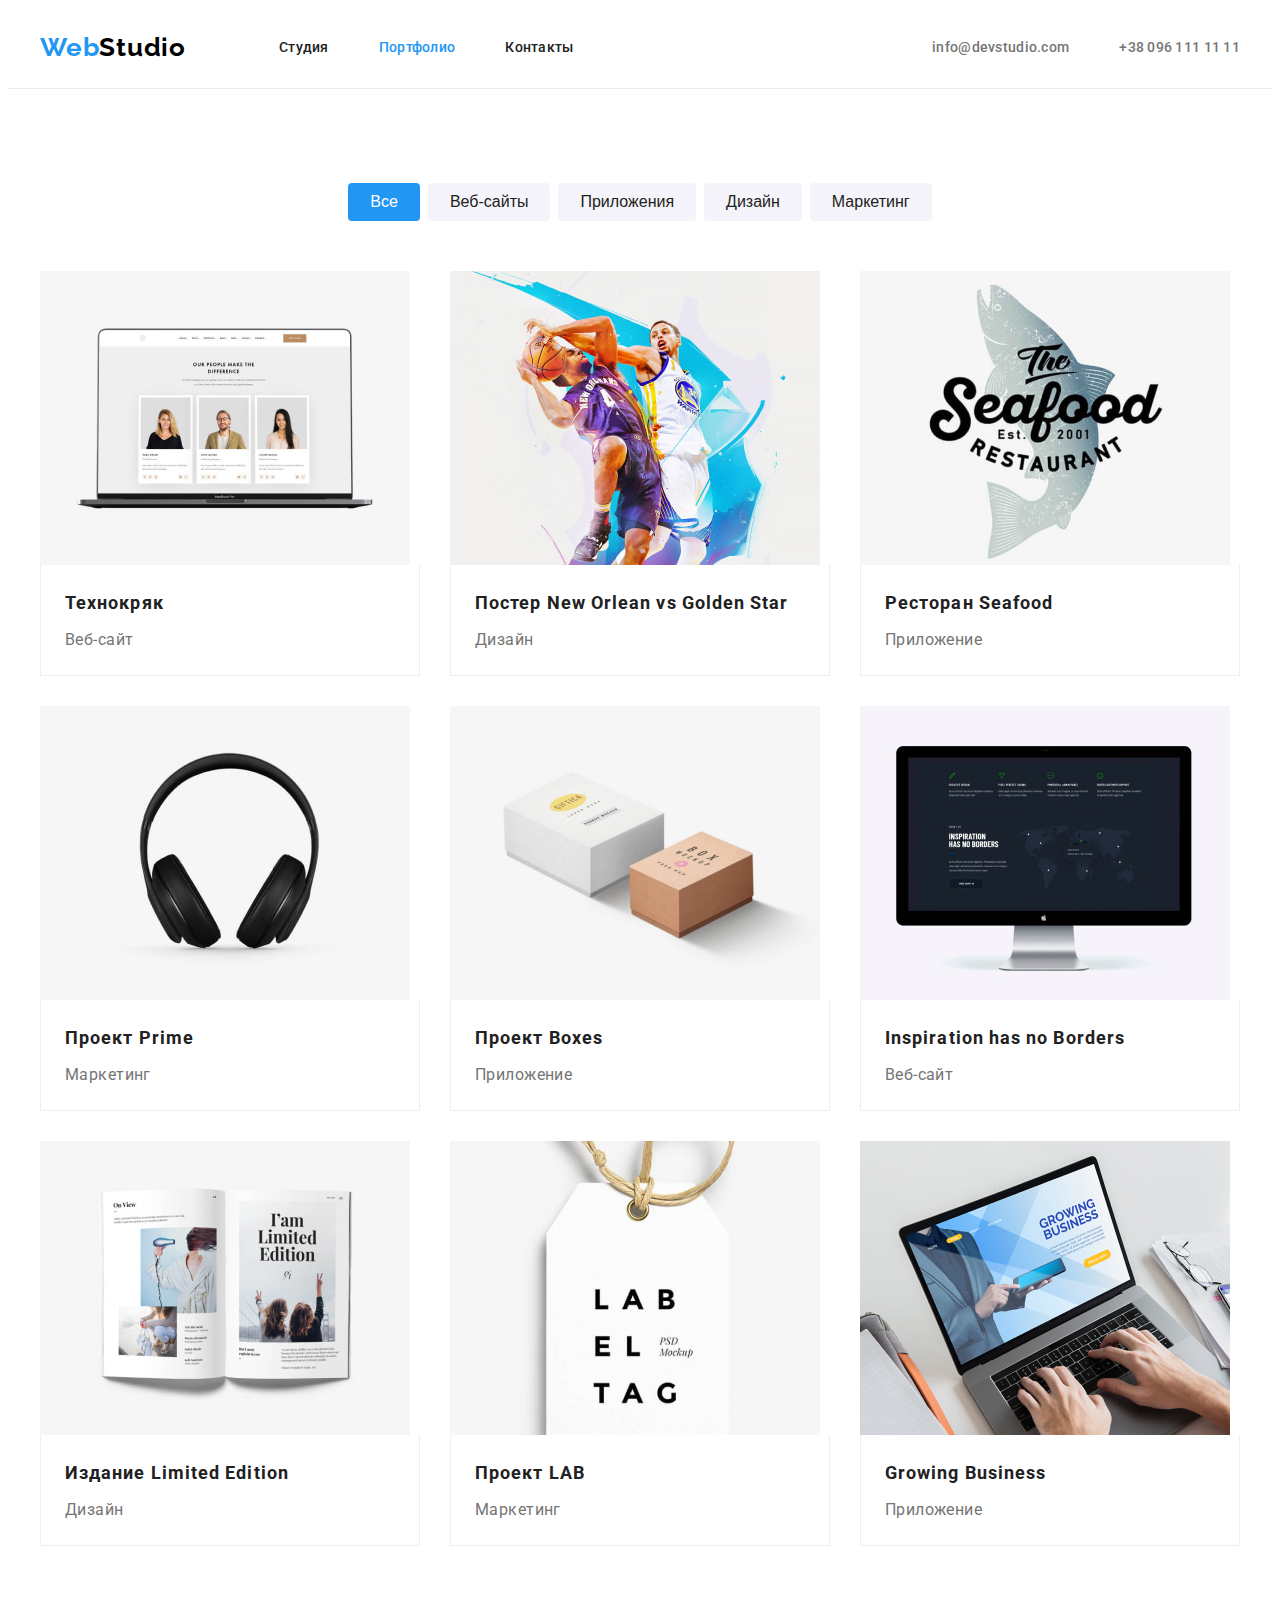
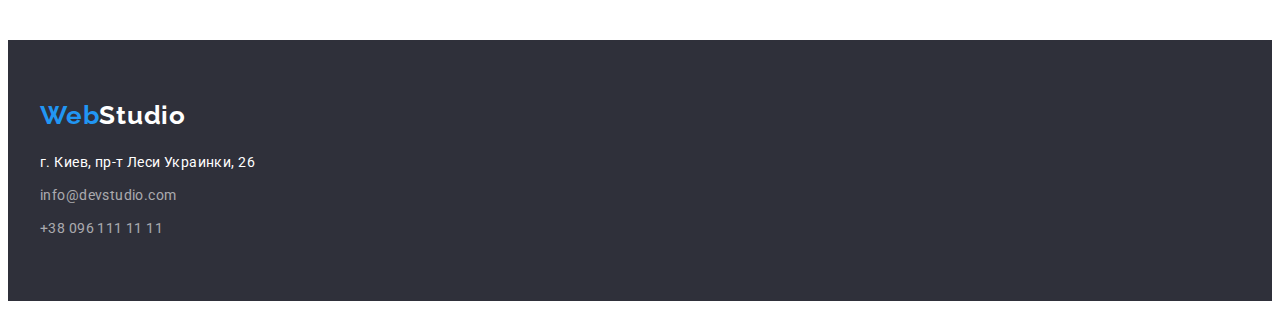
==== portfolio.html @ 65e347f5 "Initial commit" ====
<!DOCTYPE html>
<html lang="ru">
  <head>
    <meta charset="UTF-8" />
    <meta http-equiv="X-UA-Compatible" content="IE=edge" />
    <meta name="viewport" content="width=device-width, initial-scale=1.0" />
    <title>Портфолио</title>
    <link rel="preconnect" href="https://fonts.googleapis.com" />
    <link rel="preconnect" href="https://fonts.gstatic.com" crossorigin />
    <link
      href="https://fonts.googleapis.com/css2?family=Raleway:wght@700&family=Roboto:wght@400;500;700;900&display=swap"
      rel="stylesheet"/>
    <link
      rel="stylesheet"
      href="https://cdnjs.cloudflare.com/ajax/libs/modern-normalize/1.1.0/modern-normalize.min.css"
      integrity="sha512-wpPYUAdjBVSE4KJnH1VR1HeZfpl1ub8YT/NKx4PuQ5NmX2tKuGu6U/JRp5y+Y8XG2tV+wKQpNHVUX03MfMFn9Q=="
      crossorigin="anonymous"
      referrerpolicy="no-referrer"/>
    <link rel="stylesheet" href="./css/styles.css">
  </head>
  <body>

    <!--Шапка страницы-->
    
    <header class="header">
      <div class="container main-nav flex">
        <nav class="navigation flex">
          <a href="./index.html" class="logo top">Web<span class="logo-header">Studio</span></a>
          <ul class="site-nav list flex">
            <li class="item"><a href="./index.html" class="link ">Студия</a></li>
            <li class="item"><a href="./portfolio.html" class="link current">Портфолио</a></li>
            <li class="item"><a href="" class="link">Контакты</a></li>
          </ul>
        </nav>
        <ul class="auth-nav list flex">
          <li class="item"><a href="mailto:info@devstudio.com" class="header-contacts">info@devstudio.com</a></li>
          <li class="item"><a href="tel:+380961111111" class="header-contacts">+38 096 111 11 11</a></li>
        </ul>
      </div>
  
    </header>
    <main>

      <!-- Portfolio-->

      <section class="section portfolio">

        <div class="container portfolio">
          <ul class="portfolio-section list flex">
            <li class="item"><button type="button" class="button current">Все</button></li>
            <li class="item"><button type="button" class="button">Веб-сайты</button></li>
            <li class="item"><button type="button" class="button">Приложения</button></li>
            <li class="item"><button type="button" class="button">Дизайн</button></li>
            <li class="item"><button type="button" class="button">Маркетинг</button></li>
          </ul>
      
      <h1 class="projects visually-hidden" >Проекты</h1> 
        <ul class="projects-title title flex">
          <li class="project-list">
            <a href="" class="project-link">
            <img src="./images/portfolio/portfolio1.jpg" alt="Технокряк"  width="370" height="294" >
            <div class="project-card">
              <h2 class="title">Технокряк</h2>
              <p class="text">Веб-сайт</p>
            </div>
        
            </a>
          </li>
          <li class="project-list"> 
            <a href="" class="project-link">
            <img src="./images/portfolio/portfolio2.jpg" alt="Постер New Orlean vs Golden Star"  width="370" height="294" >
            <div class="project-card">
              <h2 class="title">Постер New Orlean vs Golden Star</h2>
              <p class="text">Дизайн</p>
            </div>
          
            </a>
          </li>
          <li class="project-list"> 
            <a href="" class="project-link">
            <img src="./images/portfolio/portfolio3.jpg" alt="Ресторан Seafood"  width="370" height="294" >
            <div class="project-card">
              <h2 class="title">Ресторан Seafood</h2>
              <p class="text">Приложение</p>
            </div>
    
        </a>
          </li>
          <li class="project-list"> 
            <a href="" class="project-link">
            <img src="./images/portfolio/portfolio4.jpg" alt="Проект Prime"  width="370" height="294" >
            <div class="project-card">
              <h2 class="title">Проект Prime</h2>
              <p class="text">Маркетинг</p>
            </div>

        </a>
          </li>
          <li class="project-list"> 
            <a href="" class="project-link">
            <img src="./images/portfolio/portfolio5.jpg" alt="Проект Boxes"  width="370" height="294" >
            <div class="project-card">
              <h2 class="title">Проект Boxes</h2>
              <p class="text">Приложение</p>
            </div>
   
        </a>
          </li>
          <li class="project-list"> 
            <a href="" class="project-link">
            <img src="./images/portfolio/portfolio6.jpg" alt="Inspiration has no Borders"  width="370" height="294" >
            <div class="project-card">
              <h2 class="title">Inspiration has no Borders</h2>
              <p class="text">Веб-сайт</p>
            </div>
   
        </a>
          </li>
          <li class="project-list"> 
            <a href="" class="project-link">
            <img src="./images/portfolio/portfolio7.jpg" alt="Издание Limited Edition"  width="370" height="294" >
            <div class="project-card">
              <h2 class="title">Издание Limited Edition</h2>
              <p class="text">Дизайн</p>
            </div>
    
        </a>
          </li>
          <li class="project-list"> 
            <a href="" class="project-link">
            <img src="./images/portfolio/portfolio8.jpg" alt="Проект LAB"  width="370" height="294" >
            <div class="project-card">
              <h2 class="title">Проект LAB</h2>
              <p class="text">Маркетинг</p>
            </div>
     
        </a>
          </li>
          <li class="project-list"> 
            <a href="" class="project-link">
            <img src="./images/portfolio/portfolio9.jpg" alt="Growing Business"  width="370" height="294" >
            <div class="project-card">
              <h2 class="title">Growing Business</h2>
              <p class="text">Приложение</p>
            </div>
        </a>
          </li>
        </ul>

        </div>
        
      </section>
    </main>

    <!--Подвал-->

    <footer class="footer">
      <div class="container">
        <a href="./index.html" class="logo bottom">Web<span class="logo-footer">Studio</span> </a>
        <address class="address">
          <ul class="address-list list">
            <li class="item">
              <a
              href="https://goo.gl/maps/zAYHQi1dGuUCyUKf9" target="_blank" rel="noreferrer noopener" class="link">
              г. Киев, пр-т Леси Украинки, 26
              </a>
            </li>
            <li class="item"><a href="mailto:info@devstudio.com" class="list">info@devstudio.com</a></li>
            <li class="item"><a href="tel:+380961111111" class="list">+38 096 111 11 11</a></li>
          </ul>
        </address>
      </div>
    
    </footer>
  </body>
</html>
---- css/styles.css ----
:root{
    /* Шрифты*/

    --font-family-logo: Raleway, sans-serif;
    --font-family-text: Roboto, sans-serif;

    /* Цвет текста */

    --primary-text-color: #212121;
    --title-text-color: #757575;
    --accent-color: #2196F3;
    --accent-white-color:  #FFFFFF;
    --footer-contacts-color: rgba(255, 255, 255, 0.6);
    --logo-text: #000000;

    /* Цвет фона */

    --primary-bgr-color:#2F303A;
    --secondary-bgr-color:#F5F4FA;
    --other-bgr-color: #E5E5E5; 
    --bgr-color-projects: #EEEEEE; 
    --color-button-hover: #188CE8;
    --line-color:#ECECEC;

    /* Карточки */
    --card-set-gap: 30px;


}
.container{
    width: 1200px;
    margin: 0 auto;
    padding: 0px 15px; 

}

body { color: var(--title-text-color);
    background-color:var(--accent-white-color);
    font-family: var(--font-family-text);
    letter-spacing: 0.03em;
    font-weight: 400;
    font-size: 14px;
    line-height: 1.14;

}

.list, .title, .text{
    list-style: none;
    margin: 0;
    padding: 0;
}
.section{
    padding-top: 94px;
    padding-bottom: 94px;
}
img{
    display: block;
    max-width: 100%;
    height: auto;
}
.logo, .link, .list{
    text-decoration: none;
}
/* Header */
.header{
    border-bottom: 1px solid var(--line-color);
}


/* Логотип */


.logo{
    color:var(--accent-color) ;
    
    font-family: var(--font-family-logo);
    font-weight: 700;
    font-size: 26px;
    line-height: 1.19;
    letter-spacing: 0.03em;
}

.top{
    padding-top: 24px;
    padding-bottom: 25px;
    margin-right: 93px;

}

.logo-header{ color:var(--logo-text) ;}
.logo-footer{color:var(--accent-white-color) ; }

/* скрыть текст */

.visually-hidden {
    position: absolute;
    white-space: nowrap;
    width: 1px;
    height: 1px;
    overflow: hidden;
    border: 0;
    padding: 0;
    clip: rect(0 0 0 0);
    clip-path: inset(50%);
    margin: -1px;
  }

/* Навигация*/
.navigation{
    align-items: center;
}

.flex{
    display: flex;
}

.site-nav .item:not(:last-child){
    margin-right: 50px;

}

.site-nav .link{
    display: block;
    padding: 32px 0;

    color:var(--primary-text-color);
    font-weight: 500;
    letter-spacing: 0.02em;
    cursor: pointer;
}
.site-nav .link:hover,
.site-nav .link:focus {
    color:var(--accent-color);
}
.site-nav .link.current{ 
    color: var(--accent-color);

}
/* Контакты*/

.auth-nav{
    margin-left: auto;
    
}

.auth-nav .item:not(:last-child){
    margin-right: 50px;
}

.auth-nav .header-contacts{
    display: block;
    padding: 32px 0;

    color: var(--title-text-color);
    text-decoration: none;
    font-weight: 500;
    letter-spacing: 0.02em;
}
.auth-nav .header-contacts:hover, 
.auth-nav .header-contacts:focus{
color: var(--accent-color);
}

/*Герой*/

.hero{
    background-color: var(--primary-bgr-color);
    text-align: center;
    padding: 200px 0;
    
}
.hero-title{ 
    color: var(--accent-white-color);
    margin:0 auto 30px;
    width: 696px;

    font-weight: 900;
    font-size: 44px;
    line-height: 1.36;
    letter-spacing: 0.06em;
    text-transform: uppercase;
}
/* button */

.hero .button {
    min-width: 200px;
    display: inline-block;
    border-radius: 4px;
    padding: 10px 32px;
    border: none;
    box-shadow: 0px 4px 4px rgba(0, 0, 0, 0.15);

    color: var(--accent-white-color);
    background: var(--accent-color);
    cursor: pointer;
    font-family: var(--font-family-text);
    font-weight: 700;
    font-size: 16px;
    line-height: 1.88;
    align-items: center;
    letter-spacing: 0.06em;

}

.hero .button:hover,
.hero .button:focus{ background-color: var(--color-button-hover);}

/* Особенности компании */

.section-title{
    color: var(--primary-text-color);
}
.feature-list .feature-title{
    color: var(--primary-text-color);
    font-weight: 700;
    font-size: 14px;
    text-transform: uppercase;
}

.feature-title{
    margin-bottom: 10px;
}
.feature-list .item:not(:last-child){
    margin-right: 30px;
}

.feature-list .text{
    color: var(--title-text-color);
    line-height: 1.71;

    width: 270px;
}

/* Чем мы занимаемся*/

.work {
    padding-top: 0;
}
.work-list{
    list-style: none;
}
.work-list .item:not(:last-child){
    margin-right: 30px;
}

.work-title, .team-title { 
    margin-bottom: 50px;
    
    color: var(--primary-text-color);
    font-weight: 700;
    font-size: 36px;
    line-height: 1.17;
    text-align: center;
    }


/* Наша команда */

.name-list{ 
    list-style: none;
}

.team { background-color: var(--secondary-bgr-color);}
.team-title{
    margin-bottom: 50px;
}

.name-title{ 
    margin-bottom: 10px;
}

.team-container{
    padding: 30px 0;
    text-align: center;
    background-color: var(--accent-white-color);
}

.name-list .item{
    box-shadow: 0px 1px 3px rgba(0, 0, 0, 0.12), 
    0px 1px 1px rgba(0, 0, 0, 0.14), 
    0px 2px 1px rgba(0, 0, 0, 0.2);
    border-radius: 0px 0px 4px 4px;
}

.name-list .item:not(:last-child){
    margin-right: 30px;
}

.name-list .name-title{ color: var(--primary-text-color);
    font-weight: 500;
    font-size: 16px;
    line-height: 1.19;
    }

.name-list .text{ color: var(--title-text-color);
    font-size: 16px;
    line-height: 1.19;
}

    /* Футер */

.footer{
    padding: 60px 0;

    background-color: var(--primary-bgr-color);
}
.address{
    margin-top: 20px;
}


.address-list .item:not(:last-child){
    margin-bottom: 9px;
}

.address-list{ 
   
    font-style: normal;
    list-style: none;
    line-height: 1.71;
}
.address-list .link{
    color: var(--accent-white-color);
   
}
.address-list .list{ color: var(--footer-contacts-color);
    text-decoration: none;}

.address-list .link:hover,
.address-list .link:focus{ color: var(--accent-color);}

.address-list .list:hover,
.address-list .list:focus{ color: var(--accent-color);}


/* Portfolio */

.portfolio-section {
    margin-bottom: 50px;
    justify-content: center;
}

.portfolio-section .item:not(:last-child){
    margin-right: 8px;
}


.portfolio-section .button{ color: var(--primary-text-color);
    border-radius: 4px;
    padding: 6px 22px;
    border: none;
    

    background-color: var(--secondary-bgr-color);
    font-weight: 500;
    font-size: 16px;
    line-height: 1.62;
}

.portfolio-section .button:hover, 
.portfolio-section .button:focus { color: var(--accent-white-color);
    background-color: var(--accent-color);
    cursor: pointer;}

.portfolio-section .button.current {  color: var(--accent-white-color);
    background-color: var(--accent-color);}

.projects-title {
    flex-wrap: wrap;
   
}

.project-list{
    flex-basis: calc((100% - 60px) /3);
    margin-right: 30px;
    margin-bottom: 30px;

    background-color: var(--accent-white-color);
}

.project-list:nth-child(3n){
    margin-right: 0;
}

.project-list:nth-last-child(-n + 3){
    margin-bottom: 0;
}

.project-list .project-link {
    text-decoration: none;
}

.project-list .title { color: var(--primary-text-color);
    font-weight: 700;
    font-size: 18px;
    line-height: 2;
    letter-spacing: 0.06em;
}

.project-list .text { color: var(--title-text-color);
    font-size: 16px;
    line-height: 1.88;
}

.project-card{
    padding: 20px 24px;
    border-right: 1px solid var(--bgr-color-projects);
    border-bottom: 1px solid var(--bgr-color-projects);
    border-left: 1px solid var(--bgr-color-projects);
}

.project-card .title{
    margin-bottom: 4px;
}
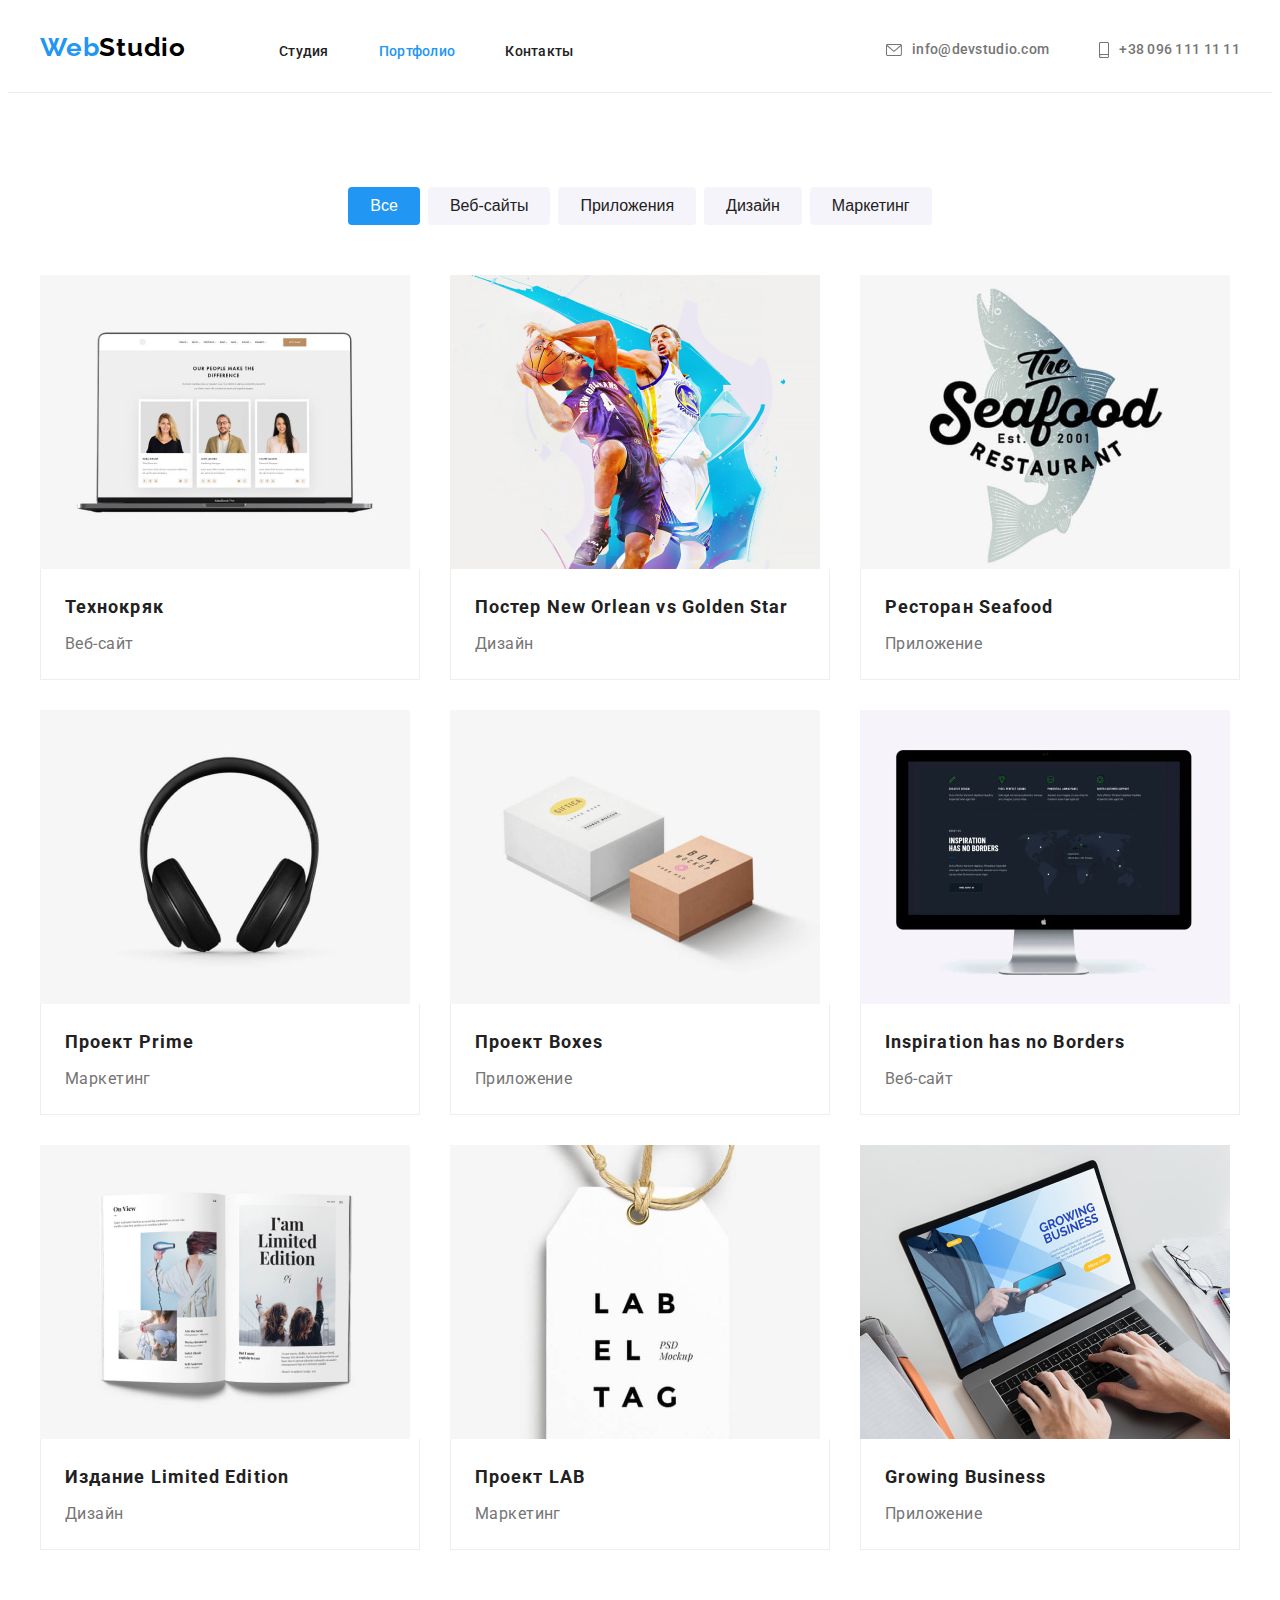
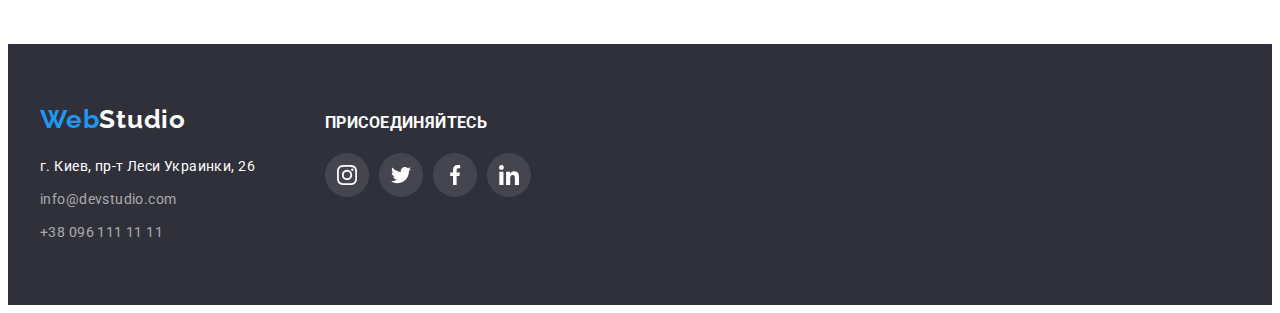
==== commit f667242c: "Додала class хедеру та футеру" ====
--- a/portfolio.html
+++ b/portfolio.html
@@ -33,8 +33,22 @@
           </ul>
         </nav>
         <ul class="auth-nav list flex">
-          <li class="item"><a href="mailto:info@devstudio.com" class="header-contacts">info@devstudio.com</a></li>
-          <li class="item"><a href="tel:+380961111111" class="header-contacts">+38 096 111 11 11</a></li>
+          <li class="item flex">
+            <a href="mailto:info@devstudio.com" class="header-contacts flex" aria-label="Почта">
+              <svg class="header-icon" width="16" height="12">
+                <use href="./images/sprite.svg#envelope"></use>
+              </svg>
+              info@devstudio.com
+            </a>
+          </li>
+          <li class="item flex">
+            <a href="tel:+380961111111" class="header-contacts flex" aria-label="Телефон">
+              <svg class="header-icon" width="10" height="16">
+                <use href="./images/sprite.svg#smartphone"></use>
+              </svg>
+              +38 096 111 11 11
+            </a>
+          </li>
         </ul>
       </div>
   
@@ -155,22 +169,62 @@
     <!--Подвал-->
 
     <footer class="footer">
-      <div class="container">
-        <a href="./index.html" class="logo bottom">Web<span class="logo-footer">Studio</span> </a>
-        <address class="address">
-          <ul class="address-list list">
-            <li class="item">
-              <a
-              href="https://goo.gl/maps/zAYHQi1dGuUCyUKf9" target="_blank" rel="noreferrer noopener" class="link">
-              г. Киев, пр-т Леси Украинки, 26
-              </a>
-            </li>
-            <li class="item"><a href="mailto:info@devstudio.com" class="list">info@devstudio.com</a></li>
-            <li class="item"><a href="tel:+380961111111" class="list">+38 096 111 11 11</a></li>
+      <div class="container flex">
+        <div class="footer-contacts">
+          <a href="./index.html" class="logo bottom">Web<span class="logo-footer">Studio</span> </a>
+          <address class="address">
+            <ul class="address-list list">
+              <li class="item">
+                <a
+                  href="https://goo.gl/maps/zAYHQi1dGuUCyUKf9"
+                  target="_blank"
+                  rel="noreferrer noopener"
+                  class="link"
+                >
+                  г. Киев, пр-т Леси Украинки, 26
+                </a>
+              </li>
+              <li class="item">
+                <a href="mailto:info@devstudio.com" class="list">info@devstudio.com</a>
+              </li>
+              <li class="item"><a href="tel:+380961111111" class="list">+38 096 111 11 11</a></li>
+            </ul>
+          </address>
+        </div>
+        <div class="footer socials">
+          <h3 class="sosials-title title">ПРИСОЕДИНЯЙТЕСЬ</h3>
+          <ul class="socials-list list flex">
+            <li class="socials-item">
+              <a href="" class="socials-link flex" aria-label="Instagram-иконка">
+                <svg class="socials-icon" width="20" height="20">
+                  <use href="./images/sprite.svg#instagram"></use>
+                </svg>
+              </a>
+            </li>
+            <li class="socials-item">
+              <a href="" class="socials-link flex" aria-label="Twitter-иконка">
+                <svg class="socials-icon" width="20" height="20">
+                  <use href="./images/sprite.svg#twitter"></use>
+                </svg>
+              </a>
+            </li>
+            <li class="socials-item">
+              <a href="" class="socials-link flex" aria-label="Facebook-иконка">
+                <svg class="socials-icon" width="20" height="20">
+                  <use href="./images/sprite.svg#facebook"></use>
+                </svg>
+              </a>
+            </li>
+            <li class="socials-item">
+              <a href="" class="socials-link flex" aria-label="linkedin-иконка">
+                <svg class="socials-icon" width="20" height="20">
+                  <use href="./images/sprite.svg#linkedin"></use>
+                </svg>
+              </a>
+            </li>
           </ul>
-        </address>
+        </div>
       </div>
-    
     </footer>
   </body>
 </html>
--- a/css/styles.css
+++ b/css/styles.css
@@ -24,6 +24,14 @@
 
     /* Карточки */
     --card-set-gap: 30px;
+
+    /* Border */
+    --border-icon:#AFB1B8;
+
+    /* Иконки */
+    --fill-icon: #AFB1B8;
+    --fill-hover-color: #FFFFFF;
+    --fill-bgr-hover:#2196F3;
 
 
 }
@@ -112,6 +120,7 @@
 
 .flex{
     display: flex;
+    align-items: baseline;
 }
 
 .site-nav .item:not(:last-child){
@@ -140,6 +149,8 @@
 
 .auth-nav{
     margin-left: auto;
+    align-items: center;
+    
     
 }
 
@@ -148,9 +159,10 @@
 }
 
 .auth-nav .header-contacts{
-    display: block;
+    display: flex;
     padding: 32px 0;
-
+    align-items: center;
+   
     color: var(--title-text-color);
     text-decoration: none;
     font-weight: 500;
@@ -161,13 +173,28 @@
 color: var(--accent-color);
 }
 
+.header-icon{
+    fill: currentColor;
+    margin-right: 10px;
+}
+
 /*Герой*/
 
 .hero{
+    max-width: 1600px;
+    margin-left: auto;
+    margin-right: auto;
+    background-image:linear-gradient( rgba(47, 48, 58, 0.4), rgba(47, 48, 58, 0.4)), url(../images/hero/hero.jpg) ;
+    background-repeat: no-repeat;
+    background-position: center;
+    background-size: cover;
+
     background-color: var(--primary-bgr-color);
     text-align: center;
     padding: 200px 0;
-    
+
+    
+
 }
 .hero-title{ 
     color: var(--accent-white-color);
@@ -220,6 +247,8 @@
 .feature-title{
     margin-bottom: 10px;
 }
+
+
 .feature-list .item:not(:last-child){
     margin-right: 30px;
 }
@@ -229,6 +258,16 @@
     line-height: 1.71;
 
     width: 270px;
+}
+.feature-icon{
+    display: flex;
+    padding: 25px 100px;
+    border-radius: 4px;
+    margin-bottom: 30px;
+
+    background-color: var(--secondary-bgr-color); 
+    align-items: center;
+    justify-content: center;
 }
 
 /* Чем мы занимаемся*/
@@ -272,6 +311,7 @@
 .team-container{
     padding: 30px 0;
     text-align: center;
+    border-radius: 0px 0px 4px 4px;
     background-color: var(--accent-white-color);
 }
 
@@ -295,7 +335,100 @@
 .name-list .text{ color: var(--title-text-color);
     font-size: 16px;
     line-height: 1.19;
-}
+
+    margin-bottom: 16px;
+}
+
+/* Иконки */
+.team-list{
+    display: flex;
+    justify-content: center;
+    align-items: center;
+}
+
+.team-item:not(:last-child){
+    margin-right: 10px;
+}
+
+.team-link{
+  
+    display: flex;
+    align-items: center;
+    justify-content: center;
+
+    color: var(--fill-icon) ;
+
+    width: 44px;
+    height: 44px;
+}
+.team-link:hover, 
+.team-link:focus{
+    background-color: var(--fill-bgr-hover);
+    border-radius: 50%;
+    color:var(--fill-hover-color);
+}
+
+.team-icon{
+    fill: currentColor;
+}
+
+    /* Постоянные клиенты */
+
+.client-title{
+    text-align: center;
+    color: var(--primary-text-color);
+    font-weight: 700;
+    font-size: 36px;
+    line-height: 1.17;
+
+    margin-bottom: 50px;
+}
+.client-list{
+    list-style: none;
+    padding: 0;
+    margin: 0;
+   
+    
+}
+.client-item{
+    padding: 16px 32px;
+    border: 1px solid var(--border-icon);
+    border-radius: 4px;
+    width: 170px;
+    height: 92px;
+    cursor: pointer;
+    align-items: center;
+    justify-content: center;
+    
+}
+
+.client-item:not(:last-child){
+    margin-right: 30px;
+}
+.client-item:hover,
+.client-item:focus{
+    border: 1px solid var(--fill-bgr-hover);
+}
+
+.client-link{
+    display: flex;
+    fill: var(--fill-icon);
+    
+    
+    align-items: center;
+    justify-content: center;
+   
+}
+.client-link:hover,
+.client-link:focus{
+    fill:var(--fill-bgr-hover);
+}
+
+.client-icon{
+    align-items: center;
+    justify-content: center;
+}
+
 
     /* Футер */
 
@@ -303,6 +436,9 @@
     padding: 60px 0;
 
     background-color: var(--primary-bgr-color);
+}
+.footer-contacts{
+    margin-right: 70px;
 }
 .address{
     margin-top: 20px;
@@ -332,6 +468,42 @@
 .address-list .list:hover,
 .address-list .list:focus{ color: var(--accent-color);}
 
+.socials{
+    padding: 0;
+    
+}
+
+
+.sosials-title{
+    font-weight: 700;
+    
+    color: var(--accent-white-color);
+
+    margin-bottom: 20px;
+}
+
+.socials-item:not(:last-child){
+    margin-right: 10px;
+    
+}
+.socials-link{
+    width: 44px;
+    height: 44px;
+    border-radius: 50%;
+    background-color: rgba(255, 255, 255, 0.1);
+
+    align-items: center;
+    justify-content: center;
+}
+.socials-link:hover,
+.socials-link:focus{
+    background-color:var(--fill-bgr-hover);
+}
+
+.socials-icon{
+    fill: var(--fill-hover-color);
+}
+
 
 /* Portfolio */
 
@@ -360,7 +532,8 @@
 .portfolio-section .button:hover, 
 .portfolio-section .button:focus { color: var(--accent-white-color);
     background-color: var(--accent-color);
-    cursor: pointer;}
+    cursor: pointer;
+    box-shadow: 0px 3px 1px rgba(0, 0, 0, 0.1), 0px 1px 2px rgba(0, 0, 0, 0.08), 0px 2px 2px rgba(0, 0, 0, 0.12);}
 
 .portfolio-section .button.current {  color: var(--accent-white-color);
     background-color: var(--accent-color);}
@@ -376,6 +549,10 @@
     margin-bottom: 30px;
 
     background-color: var(--accent-white-color);
+}
+.project-list:hover,
+.project-list:focus{
+    box-shadow: 0px 1px 1px rgba(0, 0, 0, 0.12), 0px 4px 4px rgba(0, 0, 0, 0.06), 1px 4px 6px rgba(0, 0, 0, 0.16);
 }
 
 .project-list:nth-child(3n){
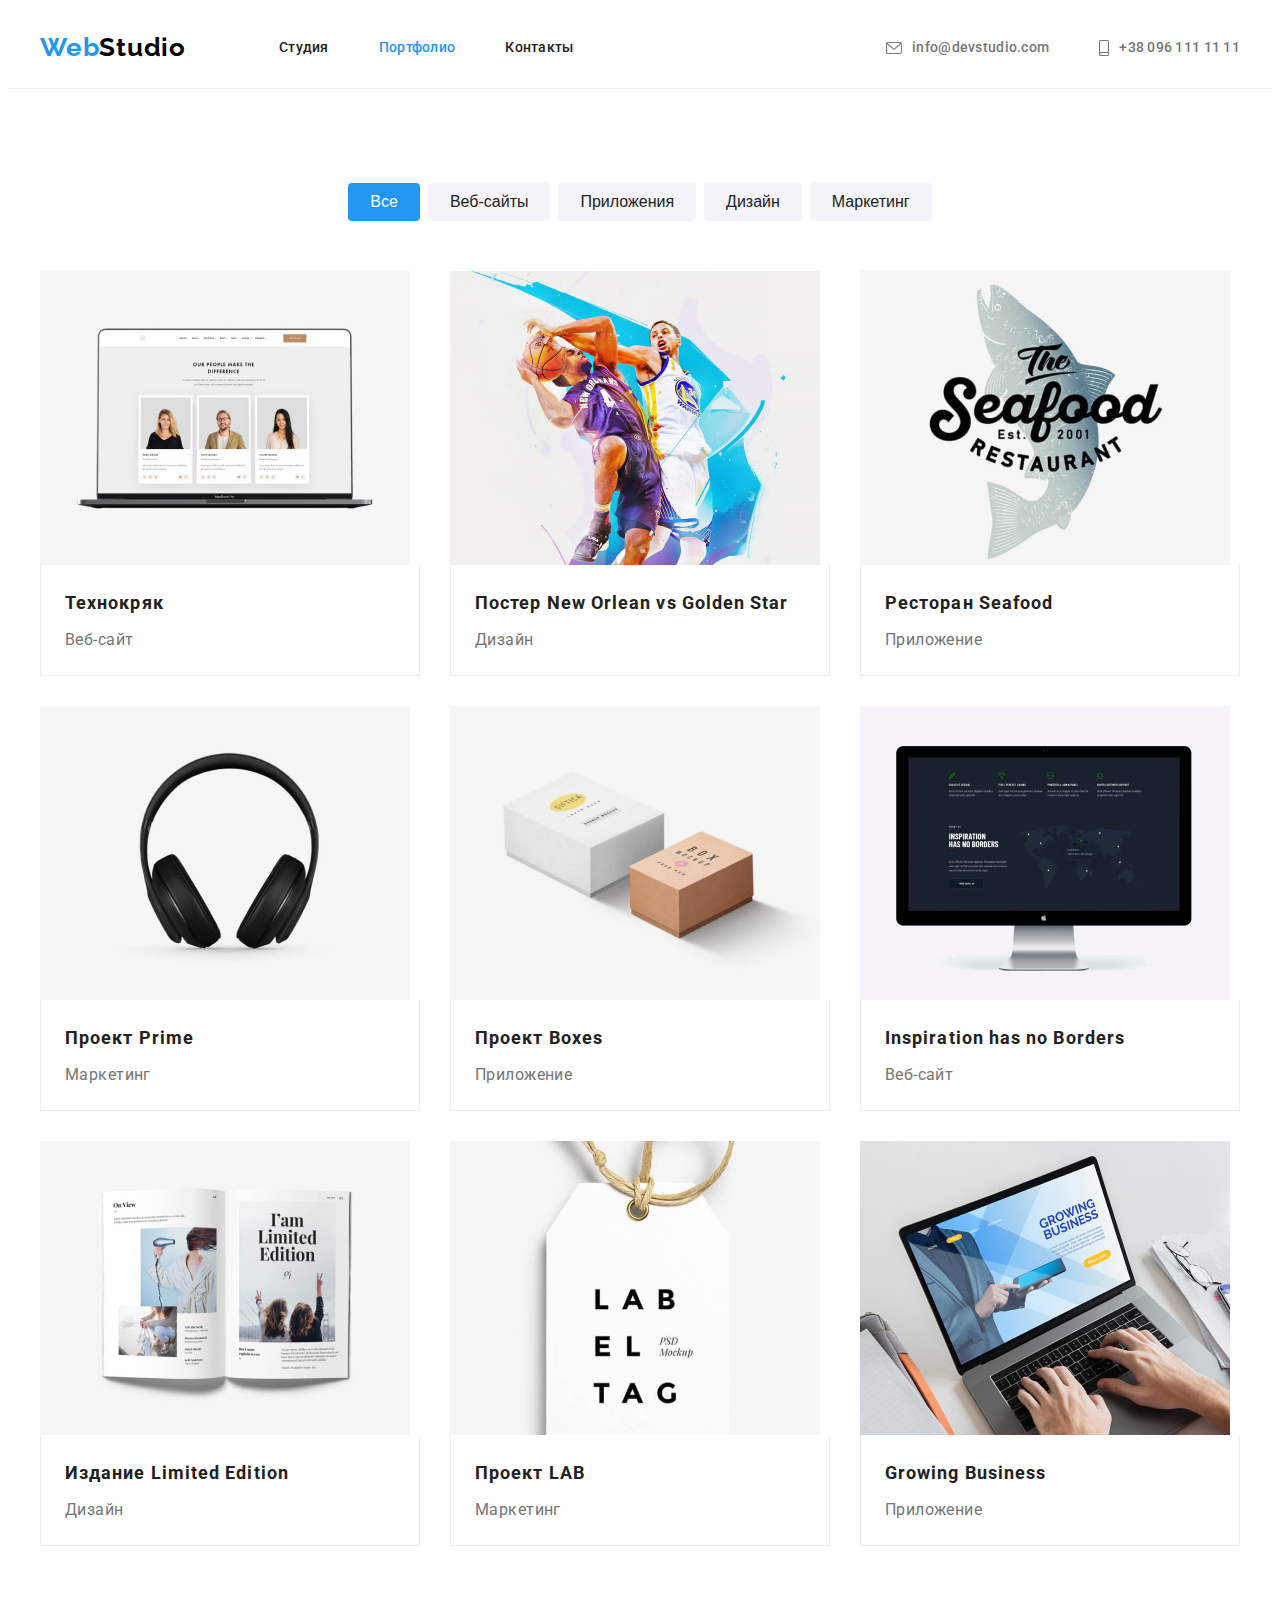
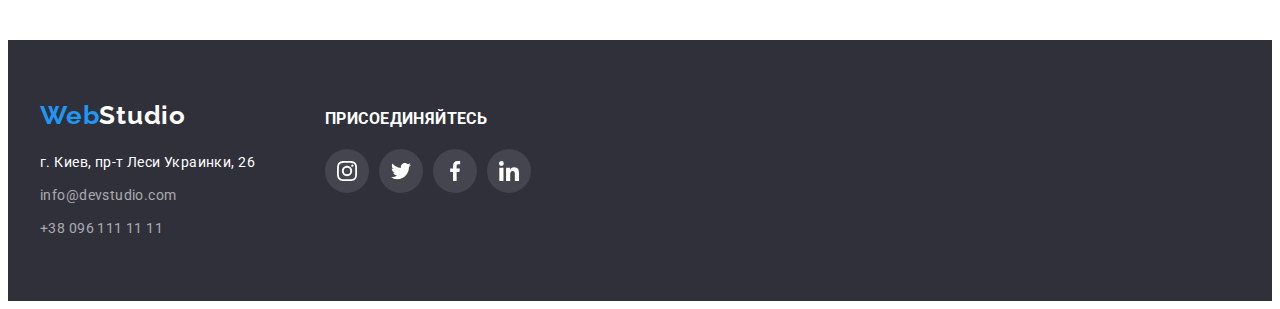
==== commit 5ee4d556: "Прибрала зайві класи" ====
--- a/portfolio.html
+++ b/portfolio.html
@@ -169,7 +169,7 @@
     <!--Подвал-->
 
     <footer class="footer">
-      <div class="container flex">
+      <div class="container container-footer flex">
         <div class="footer-contacts">
           <a href="./index.html" class="logo bottom">Web<span class="logo-footer">Studio</span> </a>
           <address class="address">
@@ -192,7 +192,7 @@
           </address>
         </div>
         <div class="footer socials">
-          <h3 class="sosials-title title">ПРИСОЕДИНЯЙТЕСЬ</h3>
+          <h3 class="socials-title title">ПРИСОЕДИНЯЙТЕСЬ</h3>
           <ul class="socials-list list flex">
             <li class="socials-item">
               <a href="" class="socials-link flex" aria-label="Instagram-иконка">
@@ -224,6 +224,7 @@
             </li>
           </ul>
         </div>
+     
       </div>
     </footer>
   </body>
--- a/css/styles.css
+++ b/css/styles.css
@@ -120,7 +120,6 @@
 
 .flex{
     display: flex;
-    align-items: baseline;
 }
 
 .site-nav .item:not(:last-child){
@@ -148,30 +147,31 @@
 /* Контакты*/
 
 .auth-nav{
+    align-items: center;
     margin-left: auto;
-    align-items: center;
-    
-    
 }
 
 .auth-nav .item:not(:last-child){
     margin-right: 50px;
 }
 
-.auth-nav .header-contacts{
-    display: flex;
+.header-contacts{
     padding: 32px 0;
     align-items: center;
+    /* justify-content: center; */
    
     color: var(--title-text-color);
     text-decoration: none;
     font-weight: 500;
     letter-spacing: 0.02em;
 }
-.auth-nav .header-contacts:hover, 
-.auth-nav .header-contacts:focus{
+.header-contacts:hover, 
+.header-contacts:focus{
 color: var(--accent-color);
 }
+/* .auth-nav .item{
+    align-items: center;
+} */
 
 .header-icon{
     fill: currentColor;
@@ -387,33 +387,23 @@
     list-style: none;
     padding: 0;
     margin: 0;
-   
-    
-}
-.client-item{
-    padding: 16px 32px;
+}
+
+
+.client-item:not(:last-child){
+    margin-right: 30px;
+}
+
+.client-link{
+    display: flex;
+    fill: var(--fill-icon);
+    
+    /* padding: 16px 32px; */
     border: 1px solid var(--border-icon);
     border-radius: 4px;
     width: 170px;
     height: 92px;
     cursor: pointer;
-    align-items: center;
-    justify-content: center;
-    
-}
-
-.client-item:not(:last-child){
-    margin-right: 30px;
-}
-.client-item:hover,
-.client-item:focus{
-    border: 1px solid var(--fill-bgr-hover);
-}
-
-.client-link{
-    display: flex;
-    fill: var(--fill-icon);
-    
     
     align-items: center;
     justify-content: center;
@@ -422,6 +412,7 @@
 .client-link:hover,
 .client-link:focus{
     fill:var(--fill-bgr-hover);
+    border: 1px solid var(--fill-bgr-hover);
 }
 
 .client-icon{
@@ -436,6 +427,10 @@
     padding: 60px 0;
 
     background-color: var(--primary-bgr-color);
+}
+.container-footer{
+    align-items: baseline;
+    justify-content: flex-start;
 }
 .footer-contacts{
     margin-right: 70px;
@@ -468,13 +463,14 @@
 .address-list .list:hover,
 .address-list .list:focus{ color: var(--accent-color);}
 
+/* Socials-icon */
+
 .socials{
     padding: 0;
-    
-}
-
-
-.sosials-title{
+}
+
+
+.socials-title{
     font-weight: 700;
     
     color: var(--accent-white-color);
@@ -487,10 +483,12 @@
     
 }
 .socials-link{
+
     width: 44px;
     height: 44px;
     border-radius: 50%;
     background-color: rgba(255, 255, 255, 0.1);
+
 
     align-items: center;
     justify-content: center;
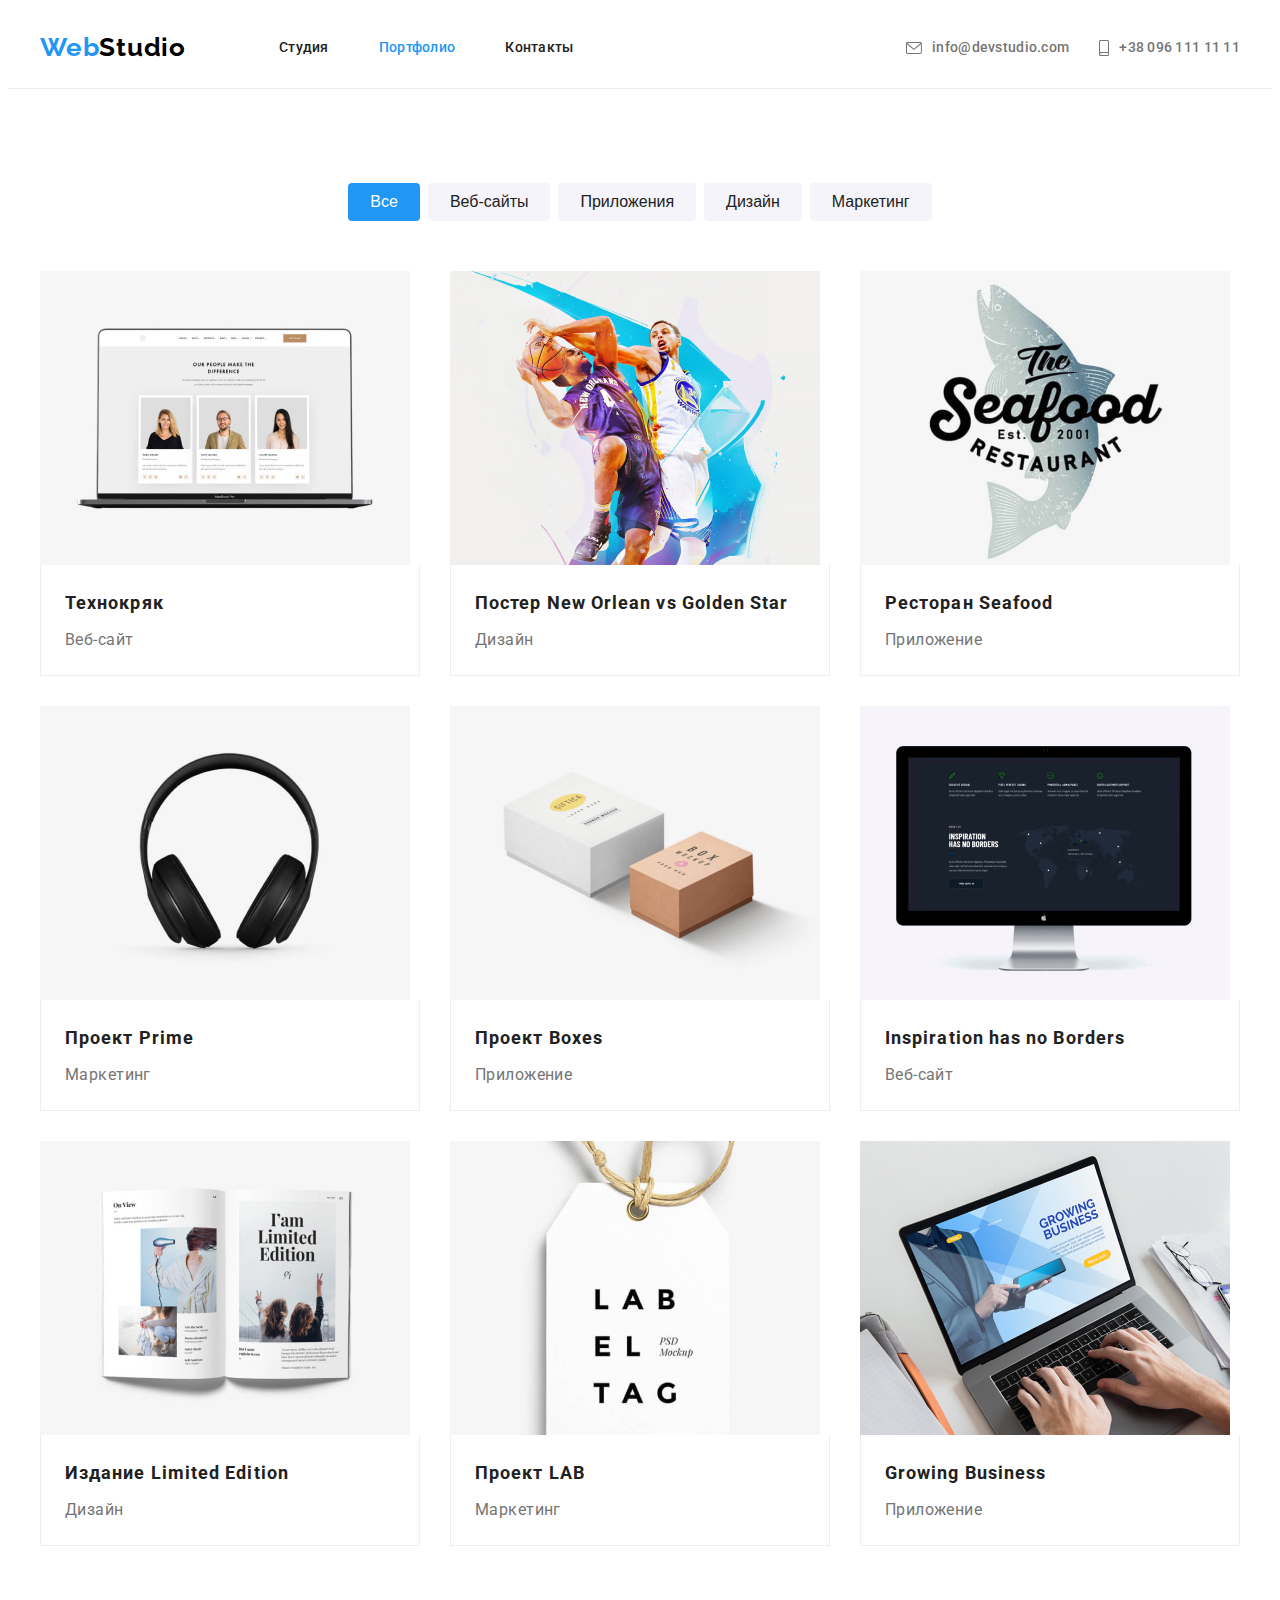
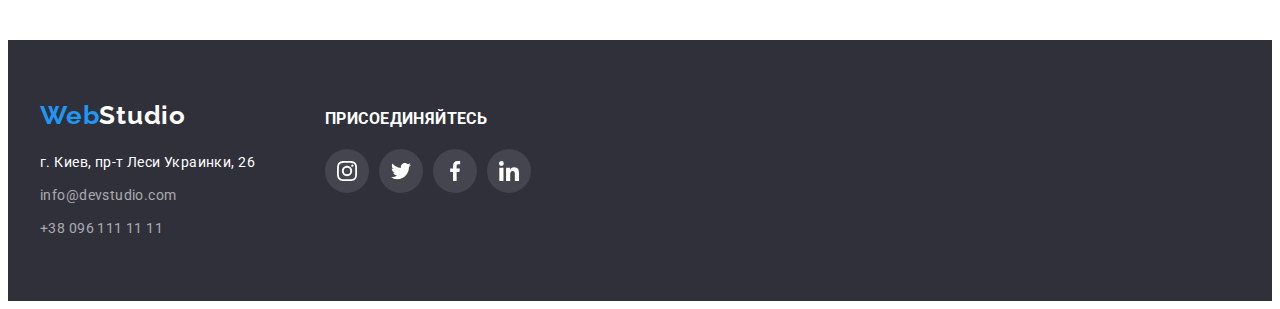
==== commit fbba4704: "Видалила зайві атрибути" ====
--- a/portfolio.html
+++ b/portfolio.html
@@ -33,16 +33,16 @@
           </ul>
         </nav>
         <ul class="auth-nav list flex">
-          <li class="item flex">
-            <a href="mailto:info@devstudio.com" class="header-contacts flex" aria-label="Почта">
+          <li class="item">
+            <a class="header-contacts flex" href="mailto:info@devstudio.com" aria-label="Почта">
               <svg class="header-icon" width="16" height="12">
                 <use href="./images/sprite.svg#envelope"></use>
               </svg>
               info@devstudio.com
             </a>
           </li>
-          <li class="item flex">
-            <a href="tel:+380961111111" class="header-contacts flex" aria-label="Телефон">
+          <li class="item">
+            <a class="header-contacts flex" href="tel:+380961111111" aria-label="Телефон">
               <svg class="header-icon" width="10" height="16">
                 <use href="./images/sprite.svg#smartphone"></use>
               </svg>
@@ -51,7 +51,6 @@
           </li>
         </ul>
       </div>
-  
     </header>
     <main>
 
--- a/css/styles.css
+++ b/css/styles.css
@@ -147,19 +147,17 @@
 /* Контакты*/
 
 .auth-nav{
-    align-items: center;
     margin-left: auto;
 }
 
 .auth-nav .item:not(:last-child){
-    margin-right: 50px;
-}
-
-.header-contacts{
+    margin-right: 30px;
+}
+
+.auth-nav .header-contacts{
     padding: 32px 0;
     align-items: center;
-    /* justify-content: center; */
-   
+
     color: var(--title-text-color);
     text-decoration: none;
     font-weight: 500;
@@ -169,13 +167,12 @@
 .header-contacts:focus{
 color: var(--accent-color);
 }
-/* .auth-nav .item{
-    align-items: center;
-} */
+
 
 .header-icon{
     fill: currentColor;
     margin-right: 10px;
+    align-items: center;
 }
 
 /*Герой*/
@@ -184,7 +181,7 @@
     max-width: 1600px;
     margin-left: auto;
     margin-right: auto;
-    background-image:linear-gradient( rgba(47, 48, 58, 0.4), rgba(47, 48, 58, 0.4)), url(../images/hero/hero.jpg) ;
+    background-image:linear-gradient( rgba(47, 48, 58, 0.4), rgba(47, 48, 58, 0.4)), url(../images/hero/hero.jpg);
     background-repeat: no-repeat;
     background-position: center;
     background-size: cover;
@@ -398,7 +395,7 @@
     display: flex;
     fill: var(--fill-icon);
     
-    /* padding: 16px 32px; */
+    padding: 16px 32px;
     border: 1px solid var(--border-icon);
     border-radius: 4px;
     width: 170px;
@@ -471,8 +468,7 @@
 
 
 .socials-title{
-    font-weight: 700;
-    
+    font-weight: 700; 
     color: var(--accent-white-color);
 
     margin-bottom: 20px;
@@ -489,7 +485,6 @@
     border-radius: 50%;
     background-color: rgba(255, 255, 255, 0.1);
 
-
     align-items: center;
     justify-content: center;
 }
@@ -513,14 +508,12 @@
 .portfolio-section .item:not(:last-child){
     margin-right: 8px;
 }
-
 
 .portfolio-section .button{ color: var(--primary-text-color);
     border-radius: 4px;
     padding: 6px 22px;
     border: none;
     
-
     background-color: var(--secondary-bgr-color);
     font-weight: 500;
     font-size: 16px;
